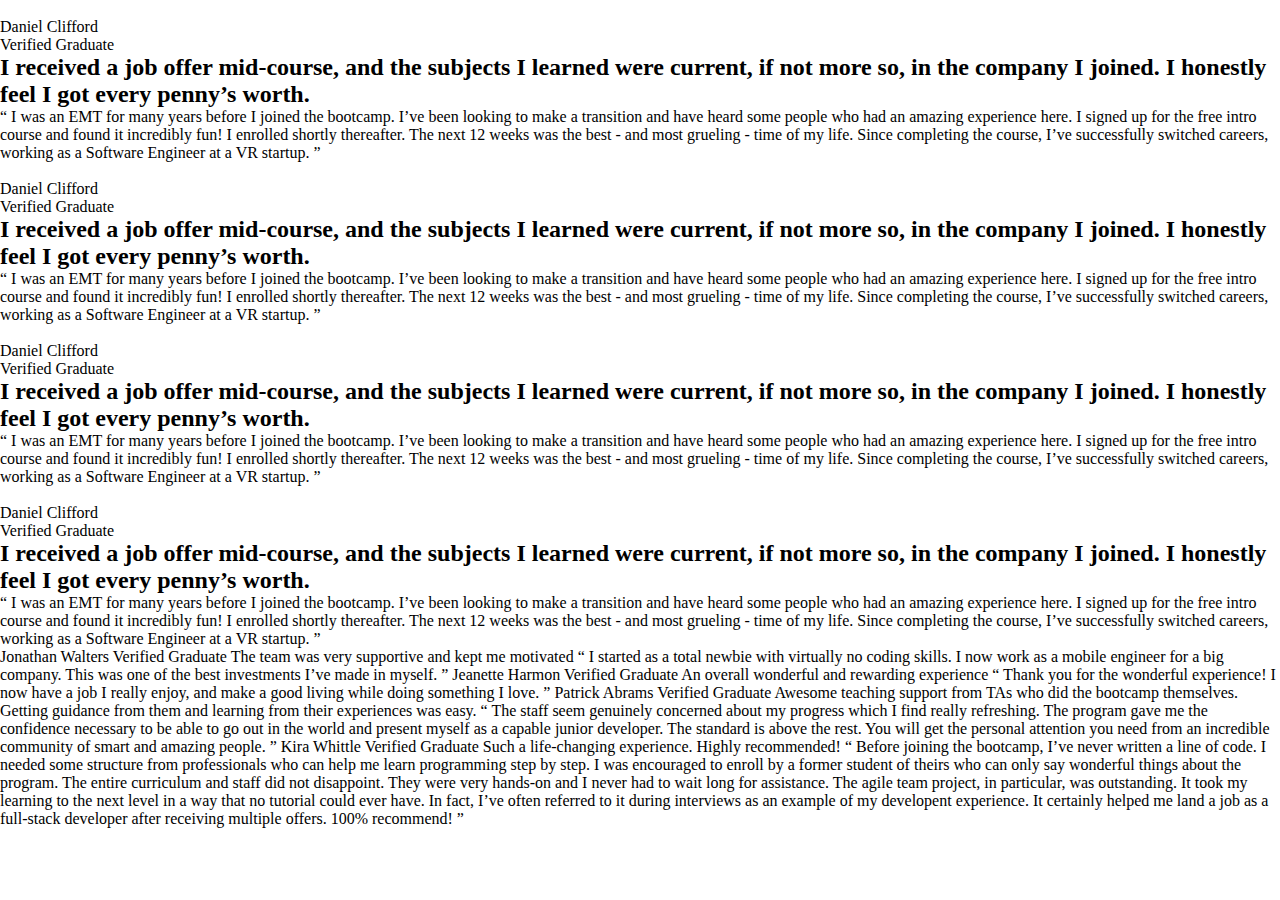
==== index.html @ 6f8776b2 "add basic html structure" ====
<!DOCTYPE html>
<html lang="en">
<head>
  <meta charset="UTF-8">
  <meta name="viewport" content="width=device-width, initial-scale=1.0"> <!-- displays site properly based on user's device -->

  <link rel="icon" type="image/png" sizes="32x32" href="./images/favicon-32x32.png">
  <link rel="stylesheet" href="./css/style.css">
  <title>Frontend Mentor | [Challenge Name Here]</title>

  <!-- Feel free to remove these styles or customise in your own stylesheet 👍 -->

</head>
<body>
  <main>
    <section>
      <div>
        <arcticle>
          <header>
            <img src="" alt="">
            <div>
              <p>Daniel Clifford</p>
              <p>Verified Graduate</p>
            </div>
          </header>
          <h2>
            I received a job offer mid-course, and the subjects I learned were current, if not more so, 
            in the company I joined. I honestly feel I got every penny’s worth.
          </h2>
          <blockquote>
            “ I was an EMT for many years before I joined the bootcamp. I’ve been looking to make a 
            transition and have heard some people who had an amazing experience here. I signed up 
            for the free intro course and found it incredibly fun! I enrolled shortly thereafter. 
            The next 12 weeks was the best - and most grueling - time of my life. Since completing 
            the course, I’ve successfully switched careers, working as a Software Engineer at a VR startup. ”
          </blockquote>
          </arcticle>

        <arcticle>
          <header>
            <img src="" alt="">
            <div>
              <p>Daniel Clifford</p>
              <p>Verified Graduate</p>
            </div>
          </header>
          <h2>
            I received a job offer mid-course, and the subjects I learned were current, if not more so, 
            in the company I joined. I honestly feel I got every penny’s worth.
          </h2>
          <blockquote>
            “ I was an EMT for many years before I joined the bootcamp. I’ve been looking to make a 
            transition and have heard some people who had an amazing experience here. I signed up 
            for the free intro course and found it incredibly fun! I enrolled shortly thereafter. 
            The next 12 weeks was the best - and most grueling - time of my life. Since completing 
            the course, I’ve successfully switched careers, working as a Software Engineer at a VR startup. ”
          </blockquote>
        </arcticle>
      </div>
      <div>
        <arcticle>
          <header>
            <img src="" alt="">
            <div>
              <p>Daniel Clifford</p>
              <p>Verified Graduate</p>
            </div>
          </header>
          <h2>
            I received a job offer mid-course, and the subjects I learned were current, if not more so, 
            in the company I joined. I honestly feel I got every penny’s worth.
          </h2>
          <blockquote>
            “ I was an EMT for many years before I joined the bootcamp. I’ve been looking to make a 
            transition and have heard some people who had an amazing experience here. I signed up 
            for the free intro course and found it incredibly fun! I enrolled shortly thereafter. 
            The next 12 weeks was the best - and most grueling - time of my life. Since completing 
            the course, I’ve successfully switched careers, working as a Software Engineer at a VR startup. ”
          </blockquote>
        </arcticle>

        <arcticle>
          <header>
            <img src="" alt="">
            <div>
              <p>Daniel Clifford</p>
              <p>Verified Graduate</p>
            </div>
          </header>
          <h2>
            I received a job offer mid-course, and the subjects I learned were current, if not more so, 
            in the company I joined. I honestly feel I got every penny’s worth.
          </h2>
          <blockquote>
            “ I was an EMT for many years before I joined the bootcamp. I’ve been looking to make a 
            transition and have heard some people who had an amazing experience here. I signed up 
            for the free intro course and found it incredibly fun! I enrolled shortly thereafter. 
            The next 12 weeks was the best - and most grueling - time of my life. Since completing 
            the course, I’ve successfully switched careers, working as a Software Engineer at a VR startup. ”
          </blockquote>
        </arcticle>
      </div>
    </section>
  </main>
    
  

  



  Jonathan Walters
  Verified Graduate

  The team was very supportive and kept me motivated

  “ I started as a total newbie with virtually no coding skills. I now work as a mobile engineer 
  for a big company. This was one of the best investments I’ve made in myself. ”

  Jeanette Harmon
  Verified Graduate

  An overall wonderful and rewarding experience

  “ Thank you for the wonderful experience! I now have a job I really enjoy, and make a good living 
  while doing something I love. ”

  Patrick Abrams
  Verified Graduate

  Awesome teaching support from TAs who did the bootcamp themselves. Getting guidance from them and 
  learning from their experiences was easy.

  “ The staff seem genuinely concerned about my progress which I find really refreshing. The program 
  gave me the confidence necessary to be able to go out in the world and present myself as a capable 
  junior developer. The standard is above the rest. You will get the personal attention you need from 
  an incredible community of smart and amazing people. ”

  Kira Whittle
  Verified Graduate

  Such a life-changing experience. Highly recommended!

  “ Before joining the bootcamp, I’ve never written a line of code. I needed some structure from 
  professionals who can help me learn programming step by step. I was encouraged to enroll by a former 
  student of theirs who can only say wonderful things about the program. The entire curriculum and staff 
  did not disappoint. They were very hands-on and I never had to wait long for assistance. The agile team 
  project, in particular, was outstanding. It took my learning to the next level in a way that no tutorial 
  could ever have. In fact, I’ve often referred to it during interviews as an example of my developent 
  experience. It certainly helped me land a job as a full-stack developer after receiving multiple offers. 
  100% recommend! ”
  
  
</body>
</html>
---- css/style.css ----
*{
    padding: 0;
    box-sizing: 0;
    margin: 0;
}
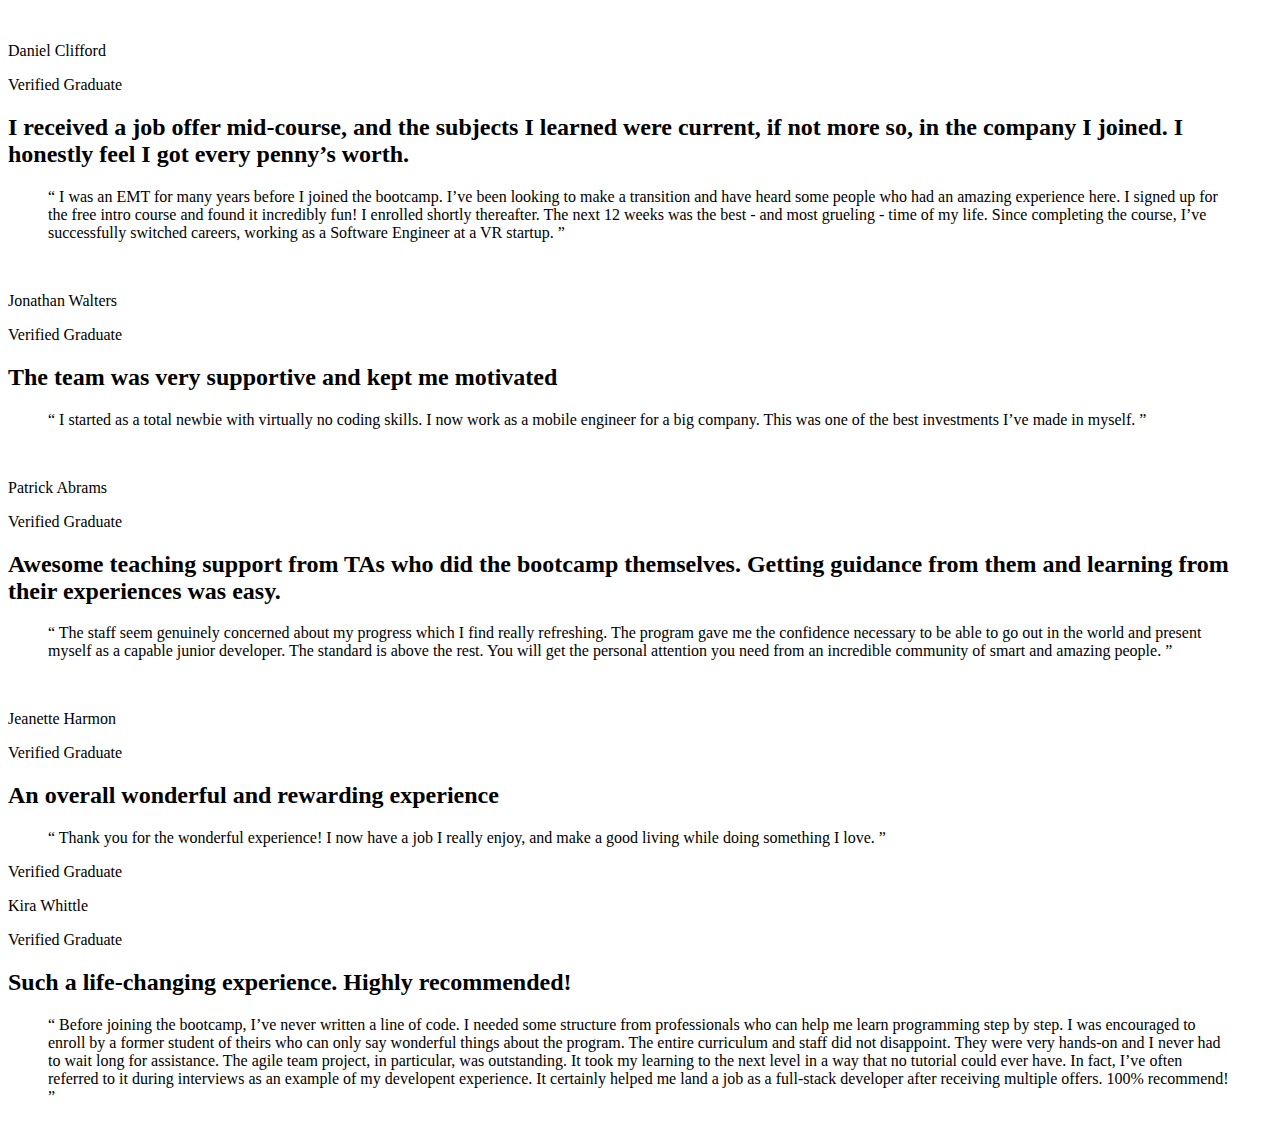
==== commit 3555caf3: "display grid, colors, positions" ====
--- a/index.html
+++ b/index.html
@@ -5,12 +5,13 @@
   <meta name="viewport" content="width=device-width, initial-scale=1.0"> <!-- displays site properly based on user's device -->
 
   <link rel="icon" type="image/png" sizes="32x32" href="./images/favicon-32x32.png">
-  <link rel="stylesheet" href="./css/style.css">
+
   <title>Frontend Mentor | [Challenge Name Here]</title>
 
   <!-- Feel free to remove these styles or customise in your own stylesheet 👍 -->
 
 </head>
+
 <body>
   <main>
     <section>
@@ -24,57 +25,14 @@
             </div>
           </header>
           <h2>
-            I received a job offer mid-course, and the subjects I learned were current, if not more so, 
+            I received a job offer mid-course, and the subjects I learned were current, if not more so,
             in the company I joined. I honestly feel I got every penny’s worth.
           </h2>
           <blockquote>
-            “ I was an EMT for many years before I joined the bootcamp. I’ve been looking to make a 
-            transition and have heard some people who had an amazing experience here. I signed up 
-            for the free intro course and found it incredibly fun! I enrolled shortly thereafter. 
-            The next 12 weeks was the best - and most grueling - time of my life. Since completing 
-            the course, I’ve successfully switched careers, working as a Software Engineer at a VR startup. ”
-          </blockquote>
-          </arcticle>
-
-        <arcticle>
-          <header>
-            <img src="" alt="">
-            <div>
-              <p>Daniel Clifford</p>
-              <p>Verified Graduate</p>
-            </div>
-          </header>
-          <h2>
-            I received a job offer mid-course, and the subjects I learned were current, if not more so, 
-            in the company I joined. I honestly feel I got every penny’s worth.
-          </h2>
-          <blockquote>
-            “ I was an EMT for many years before I joined the bootcamp. I’ve been looking to make a 
-            transition and have heard some people who had an amazing experience here. I signed up 
-            for the free intro course and found it incredibly fun! I enrolled shortly thereafter. 
-            The next 12 weeks was the best - and most grueling - time of my life. Since completing 
-            the course, I’ve successfully switched careers, working as a Software Engineer at a VR startup. ”
-          </blockquote>
-        </arcticle>
-      </div>
-      <div>
-        <arcticle>
-          <header>
-            <img src="" alt="">
-            <div>
-              <p>Daniel Clifford</p>
-              <p>Verified Graduate</p>
-            </div>
-          </header>
-          <h2>
-            I received a job offer mid-course, and the subjects I learned were current, if not more so, 
-            in the company I joined. I honestly feel I got every penny’s worth.
-          </h2>
-          <blockquote>
-            “ I was an EMT for many years before I joined the bootcamp. I’ve been looking to make a 
-            transition and have heard some people who had an amazing experience here. I signed up 
-            for the free intro course and found it incredibly fun! I enrolled shortly thereafter. 
-            The next 12 weeks was the best - and most grueling - time of my life. Since completing 
+            “ I was an EMT for many years before I joined the bootcamp. I’ve been looking to make a
+            transition and have heard some people who had an amazing experience here. I signed up
+            for the free intro course and found it incredibly fun! I enrolled shortly thereafter.
+            The next 12 weeks was the best - and most grueling - time of my life. Since completing
             the course, I’ve successfully switched careers, working as a Software Engineer at a VR startup. ”
           </blockquote>
         </arcticle>
@@ -83,73 +41,91 @@
           <header>
             <img src="" alt="">
             <div>
-              <p>Daniel Clifford</p>
+              <p>Jonathan Walters</p>
               <p>Verified Graduate</p>
             </div>
           </header>
           <h2>
-            I received a job offer mid-course, and the subjects I learned were current, if not more so, 
-            in the company I joined. I honestly feel I got every penny’s worth.
+            The team was very supportive and kept me motivated
           </h2>
           <blockquote>
-            “ I was an EMT for many years before I joined the bootcamp. I’ve been looking to make a 
-            transition and have heard some people who had an amazing experience here. I signed up 
-            for the free intro course and found it incredibly fun! I enrolled shortly thereafter. 
-            The next 12 weeks was the best - and most grueling - time of my life. Since completing 
-            the course, I’ve successfully switched careers, working as a Software Engineer at a VR startup. ”
+            “ I started as a total newbie with virtually no coding skills. I now work as a mobile engineer
+            for a big company. This was one of the best investments I’ve made in myself. ”
+          </blockquote>
+
+        </arcticle>
+      </div>
+
+      <div>
+        <arcticle>
+          <header>
+            <img src="" alt="">
+            <div>
+              <p>Patrick Abrams</p>
+              <p>Verified Graduate</p>
+            </div>
+          </header>
+          <h2>
+            Awesome teaching support from TAs who did the bootcamp themselves. Getting guidance from them and
+            learning from their experiences was easy.
+          </h2>
+          <blockquote>
+            “ The staff seem genuinely concerned about my progress which I find really refreshing. The program
+            gave me the confidence necessary to be able to go out in the world and present myself as a capable
+            junior developer. The standard is above the rest. You will get the personal attention you need from
+            an incredible community of smart and amazing people. ”
+
+          </blockquote>
+        </arcticle>
+
+        <arcticle>
+          <header>
+            <img src="" alt="">
+            <div>
+              <p>Jeanette Harmon</p>
+              <p>Verified Graduate</p>
+            </div>
+          </header>
+          <h2>
+            An overall wonderful and rewarding experience
+          </h2>
+          <blockquote>
+            “ Thank you for the wonderful experience! I now have a job I really enjoy, and make a good living
+            while doing something I love. ”
           </blockquote>
         </arcticle>
       </div>
-    </section>
-  </main>
-    
-  
+      <arcticle>
+        <header>
 
-  
+          Verified Graduate
 
 
 
-  Jonathan Walters
-  Verified Graduate
 
-  The team was very supportive and kept me motivated
+          <img src="" alt="">
+          <div>
+            <p>Kira Whittle</p>
+            <p>Verified Graduate</p>
+          </div>
+        </header>
+        <h2>
+          Such a life-changing experience. Highly recommended!
+        </h2>
+        <blockquote>
+          “ Before joining the bootcamp, I’ve never written a line of code. I needed some structure from
+          professionals who can help me learn programming step by step. I was encouraged to enroll by a former
+          student of theirs who can only say wonderful things about the program. The entire curriculum and staff
+          did not disappoint. They were very hands-on and I never had to wait long for assistance. The agile team
+          project, in particular, was outstanding. It took my learning to the next level in a way that no tutorial
+          could ever have. In fact, I’ve often referred to it during interviews as an example of my developent
+          experience. It certainly helped me land a job as a full-stack developer after receiving multiple offers.
+          100% recommend! ”
+        </blockquote>
+      </arcticle>
+    </section>
 
-  “ I started as a total newbie with virtually no coding skills. I now work as a mobile engineer 
-  for a big company. This was one of the best investments I’ve made in myself. ”
-
-  Jeanette Harmon
-  Verified Graduate
-
-  An overall wonderful and rewarding experience
-
-  “ Thank you for the wonderful experience! I now have a job I really enjoy, and make a good living 
-  while doing something I love. ”
-
-  Patrick Abrams
-  Verified Graduate
-
-  Awesome teaching support from TAs who did the bootcamp themselves. Getting guidance from them and 
-  learning from their experiences was easy.
-
-  “ The staff seem genuinely concerned about my progress which I find really refreshing. The program 
-  gave me the confidence necessary to be able to go out in the world and present myself as a capable 
-  junior developer. The standard is above the rest. You will get the personal attention you need from 
-  an incredible community of smart and amazing people. ”
-
-  Kira Whittle
-  Verified Graduate
-
-  Such a life-changing experience. Highly recommended!
-
-  “ Before joining the bootcamp, I’ve never written a line of code. I needed some structure from 
-  professionals who can help me learn programming step by step. I was encouraged to enroll by a former 
-  student of theirs who can only say wonderful things about the program. The entire curriculum and staff 
-  did not disappoint. They were very hands-on and I never had to wait long for assistance. The agile team 
-  project, in particular, was outstanding. It took my learning to the next level in a way that no tutorial 
-  could ever have. In fact, I’ve often referred to it during interviews as an example of my developent 
-  experience. It certainly helped me land a job as a full-stack developer after receiving multiple offers. 
-  100% recommend! ”
-  
-  
+  </main>
+     
 </body>
 </html>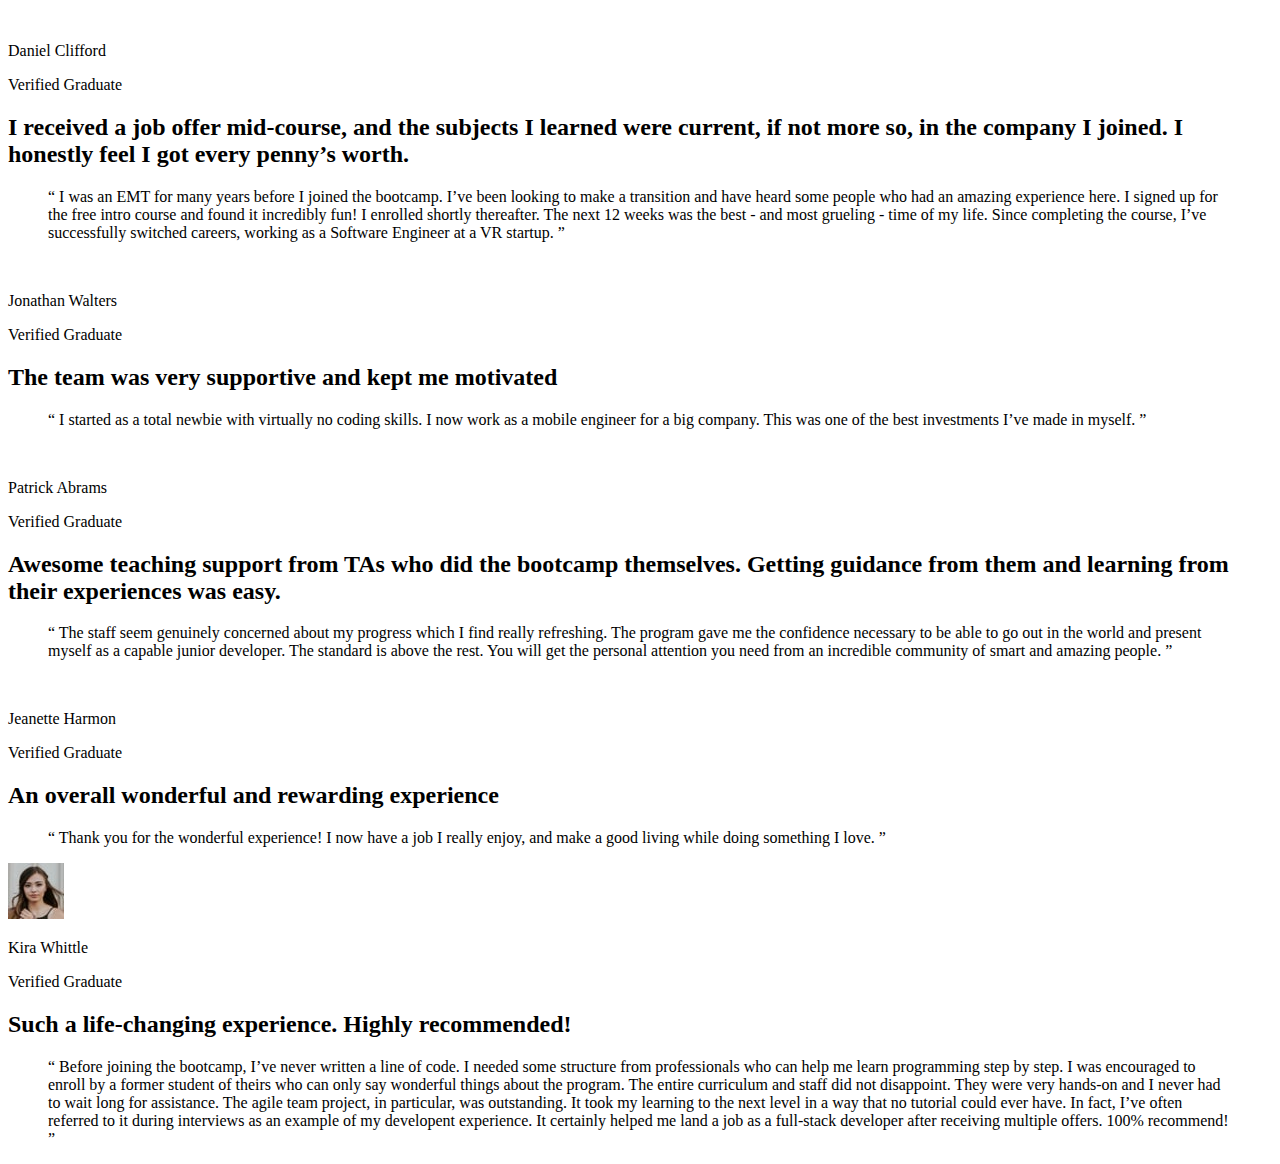
==== commit 73c19762: "Media query desktop" ====
--- a/index.html
+++ b/index.html
@@ -11,7 +11,6 @@
   <!-- Feel free to remove these styles or customise in your own stylesheet 👍 -->
 
 </head>
-
 <body>
   <main>
     <section>
@@ -97,13 +96,7 @@
       </div>
       <arcticle>
         <header>
-
-          Verified Graduate
-
-
-
-
-          <img src="" alt="">
+          <img src="./images/image-kira.jpg" alt="">
           <div>
             <p>Kira Whittle</p>
             <p>Verified Graduate</p>
@@ -126,6 +119,7 @@
     </section>
 
   </main>
-     
+
 </body>
+
 </html>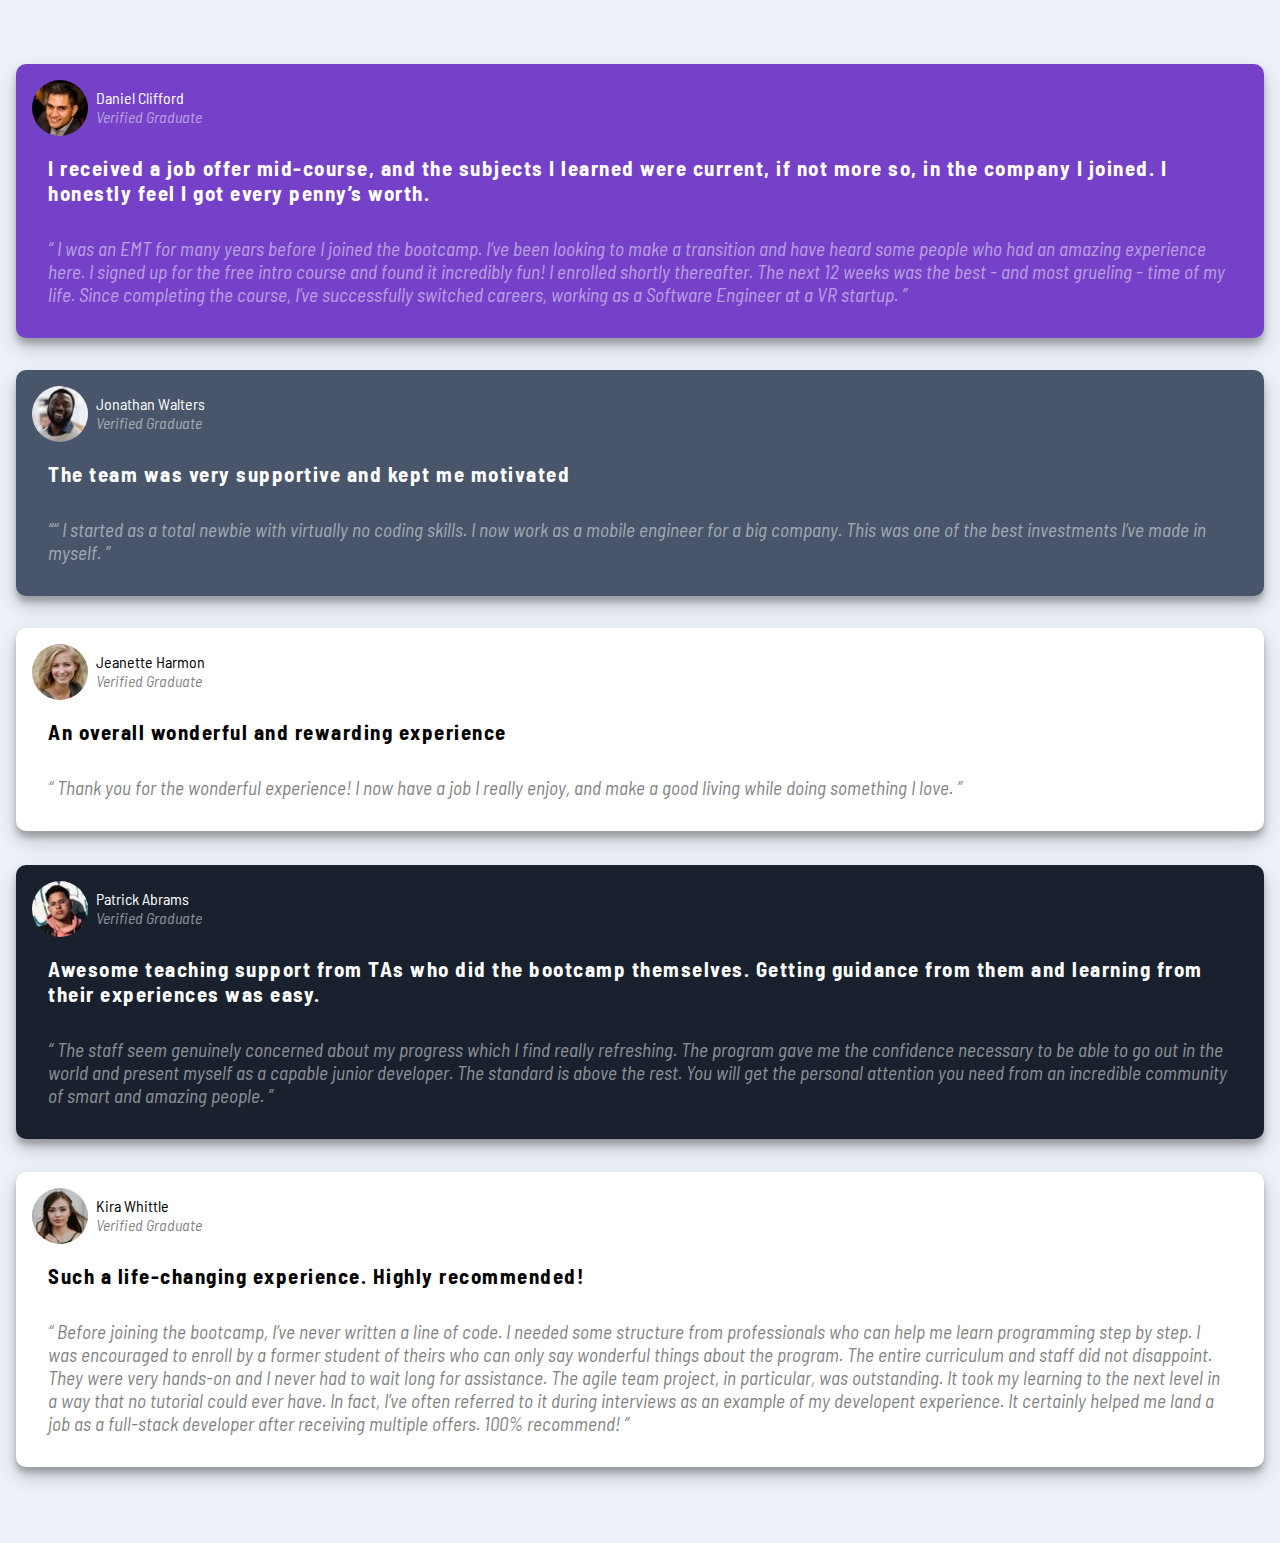
==== commit a84a6836: "change index file name" ====
--- a/index.html
+++ b/index.html
@@ -1,125 +1,143 @@
 <!DOCTYPE html>
 <html lang="en">
+
 <head>
-  <meta charset="UTF-8">
-  <meta name="viewport" content="width=device-width, initial-scale=1.0"> <!-- displays site properly based on user's device -->
+    <meta charset="UTF-8">
+    <meta http-equiv="X-UA-Compatible" content="IE=edge">
+    <meta name="viewport" content="width=device-width, initial-scale=1.0">
+    <link rel="stylesheet" href="./css/style.css">
+    <link rel="preconnect" href="https://fonts.googleapis.com">
+    <link rel="preconnect" href="https://fonts.gstatic.com" crossorigin>
+    <link href="https://fonts.googleapis.com/css2?family=Barlow+Semi+Condensed:ital,wght@0,500;0,600;1,400&display=swap"
+        rel="stylesheet">
+    <title>Document</title>
+</head>
 
-  <link rel="icon" type="image/png" sizes="32x32" href="./images/favicon-32x32.png">
 
-  <title>Frontend Mentor | [Challenge Name Here]</title>
+<body>
+    <main>
+        <div class="center-popo">
+            <section class="container">
+                <section class="container-info--dan">
+                    <arcticle>
+                        <header>
+                            <img src="./images/image-daniel.jpg" alt="">
+                            <div class="div-header--dan">
+                                <p class="header-text--name">Daniel Clifford</p>
+                                <p class="header-text--graduate">Verified Graduate</p>
+                            </div>
+                        </header>
+                        <h2>
+                            I received a job offer mid-course, and the subjects I learned were current, if not more so,
+                            in the company I joined. I honestly feel I got every penny’s worth.
+                        </h2>
+                        <blockquote>
+                            “ I was an EMT for many years before I joined the bootcamp. I’ve been looking to make a
+                            transition and have heard some people who had an amazing experience here. I signed up
+                            for the free intro course and found it incredibly fun! I enrolled shortly thereafter.
+                            The next 12 weeks was the best - and most grueling - time of my life. Since completing
+                            the course, I’ve successfully switched careers, working as a Software Engineer at a VR startup.
+                            ”
+                        </blockquote>
+                    </arcticle>
+                </section>
 
-  <!-- Feel free to remove these styles or customise in your own stylesheet 👍 -->
+                <section class="container-info--jona">
+                    <arcticle>
+                        <header>
+                            <img src="./images/image-jonathan.jpg" alt="">
+                            <div class="div-header--jona">
+                                <p>Jonathan Walters</p>
+                                <p class="header-text--graduate">Verified Graduate</p>
+                            </div>
+                        </header>
+                        <h2>
+                            The team was very supportive and kept me motivated
+                        </h2>
+                        <blockquote>
+                            ““ I started as a total newbie with virtually no coding skills. I now work as a mobile engineer
+                            for a big company. This was one of the best investments I’ve made in myself. ”
+                        </blockquote>
+                    </arcticle>
+                </section>
+                <section class="container-info--jane">
+                    <arcticle>
+                        <header>
+                            <img src="./images/image-jeanette.jpg" alt="">
+                            <div class="div-header--jane">
+                                <p>Jeanette Harmon</p>
+                                <p class="header-text--graduate">Verified Graduate</p>
+                            </div>
+                        </header>
+                        <h2>
+                            An overall wonderful and rewarding experience
+                        </h2>
+                        <blockquote>
+                            “ Thank you for the wonderful experience! I now have a job I really enjoy, and make a good
+                            living
+                            while doing something I love. ”
+                        </blockquote>
+                    </arcticle>
+                </section>
+                <section class="container-info--pat">
+                    <arcticle>
+                        <header>
+                            <img src="./images/image-patrick.jpg" alt="">
+                            <div class="div-header--pat">
+                                <p>Patrick Abrams</p>
+                                <p class="header-text--graduate">Verified Graduate</p>
+                            </div>
+                        </header>
+                        <h2>
+                            Awesome teaching support from TAs who did the bootcamp themselves. Getting guidance from them
+                            and
+                            learning from their experiences was easy.
+                        </h2>
+                        <blockquote>
+                            “ The staff seem genuinely concerned about my progress which I find really refreshing. The
+                            program
+                            gave me the confidence necessary to be able to go out in the world and present myself as a
+                            capable
+                            junior developer. The standard is above the rest. You will get the personal attention you need
+                            from
+                            an incredible community of smart and amazing people. ”
+                        </blockquote>
+                    </arcticle>
+                </section>
+                <section class="container-info--kira">
+                    <arcticle>
+                        <header>
+                            <img src="./images/image-kira.jpg" alt="">
+                            <div class="div-header--kira">
+                                <p>Kira Whittle</p>
+                                <p class="header-text--graduate">Verified Graduate</p>
+                            </div>
+                        </header>
+                        <h2>
+                            Such a life-changing experience. Highly recommended!
+                        </h2>
+                        <blockquote>
+                            “ Before joining the bootcamp, I’ve never written a line of code. I needed some structure from
+                            professionals who can help me learn programming step by step. I was encouraged to enroll by a
+                            former
+                            student of theirs who can only say wonderful things about the program. The entire curriculum and
+                            staff
+                            did not disappoint. They were very hands-on and I never had to wait long for assistance. The
+                            agile team
+                            project, in particular, was outstanding. It took my learning to the next level in a way that no
+                            tutorial
+                            could ever have. In fact, I’ve often referred to it during interviews as an example of my
+                            developent
+                            experience. It certainly helped me land a job as a full-stack developer after receiving multiple
+                            offers.
+                            100% recommend! ”
+                        </blockquote>
+                    </arcticle>
+                </section>
+            </section>
+        </div>
 
-</head>
-<body>
-  <main>
-    <section>
-      <div>
-        <arcticle>
-          <header>
-            <img src="" alt="">
-            <div>
-              <p>Daniel Clifford</p>
-              <p>Verified Graduate</p>
-            </div>
-          </header>
-          <h2>
-            I received a job offer mid-course, and the subjects I learned were current, if not more so,
-            in the company I joined. I honestly feel I got every penny’s worth.
-          </h2>
-          <blockquote>
-            “ I was an EMT for many years before I joined the bootcamp. I’ve been looking to make a
-            transition and have heard some people who had an amazing experience here. I signed up
-            for the free intro course and found it incredibly fun! I enrolled shortly thereafter.
-            The next 12 weeks was the best - and most grueling - time of my life. Since completing
-            the course, I’ve successfully switched careers, working as a Software Engineer at a VR startup. ”
-          </blockquote>
-        </arcticle>
-
-        <arcticle>
-          <header>
-            <img src="" alt="">
-            <div>
-              <p>Jonathan Walters</p>
-              <p>Verified Graduate</p>
-            </div>
-          </header>
-          <h2>
-            The team was very supportive and kept me motivated
-          </h2>
-          <blockquote>
-            “ I started as a total newbie with virtually no coding skills. I now work as a mobile engineer
-            for a big company. This was one of the best investments I’ve made in myself. ”
-          </blockquote>
-
-        </arcticle>
-      </div>
-
-      <div>
-        <arcticle>
-          <header>
-            <img src="" alt="">
-            <div>
-              <p>Patrick Abrams</p>
-              <p>Verified Graduate</p>
-            </div>
-          </header>
-          <h2>
-            Awesome teaching support from TAs who did the bootcamp themselves. Getting guidance from them and
-            learning from their experiences was easy.
-          </h2>
-          <blockquote>
-            “ The staff seem genuinely concerned about my progress which I find really refreshing. The program
-            gave me the confidence necessary to be able to go out in the world and present myself as a capable
-            junior developer. The standard is above the rest. You will get the personal attention you need from
-            an incredible community of smart and amazing people. ”
-
-          </blockquote>
-        </arcticle>
-
-        <arcticle>
-          <header>
-            <img src="" alt="">
-            <div>
-              <p>Jeanette Harmon</p>
-              <p>Verified Graduate</p>
-            </div>
-          </header>
-          <h2>
-            An overall wonderful and rewarding experience
-          </h2>
-          <blockquote>
-            “ Thank you for the wonderful experience! I now have a job I really enjoy, and make a good living
-            while doing something I love. ”
-          </blockquote>
-        </arcticle>
-      </div>
-      <arcticle>
-        <header>
-          <img src="./images/image-kira.jpg" alt="">
-          <div>
-            <p>Kira Whittle</p>
-            <p>Verified Graduate</p>
-          </div>
-        </header>
-        <h2>
-          Such a life-changing experience. Highly recommended!
-        </h2>
-        <blockquote>
-          “ Before joining the bootcamp, I’ve never written a line of code. I needed some structure from
-          professionals who can help me learn programming step by step. I was encouraged to enroll by a former
-          student of theirs who can only say wonderful things about the program. The entire curriculum and staff
-          did not disappoint. They were very hands-on and I never had to wait long for assistance. The agile team
-          project, in particular, was outstanding. It took my learning to the next level in a way that no tutorial
-          could ever have. In fact, I’ve often referred to it during interviews as an example of my developent
-          experience. It certainly helped me land a job as a full-stack developer after receiving multiple offers.
-          100% recommend! ”
-        </blockquote>
-      </arcticle>
-    </section>
-
-  </main>
-
+    </main>
+    
 </body>
-
 </html>--- a/css/style.css
+++ b/css/style.css
@@ -0,0 +1,216 @@
+*{
+    padding: 0;
+    box-sizing: 0;
+    margin: 0;
+    font-family: 'Barlow Semi Condensed', sans-serif;
+}
+
+:root {
+    /*colores*/
+    --Moderate-violet: hsl(263, 55%, 52%);
+    --Very-dark-grayish-blue: hsl(217, 19%, 35%);
+    --Very-dark-blackish-blue: hsl(219, 29%, 14%);
+    --White: hsl(0, 0%, 100%);
+    --Light-gray: hsl(0, 0%, 81%);
+    --Light-grayish-blue: hsl(210, 46%, 95%);
+
+}
+
+
+
+.container{
+    display: grid;
+    height: 100%;
+    grid-template-columns: 1fr;
+    grid-template-rows: 0.8fr 0.5fr 0.5fr 0.8fr 1fr ;
+    background-color: var(--Light-grayish-blue);
+    grid-template-areas: 
+        "dan"
+        "jona" 
+        "jane" 
+        "pat"  
+        "kira";
+    grid-gap: 2rem;
+    
+}
+.container-info--dan{
+    position: relative;
+    background-color: var(--Moderate-violet);
+    grid-area: dan;
+    color: var(--White);
+    padding: 1rem;
+    margin: 4rem 1rem 0rem 1rem;
+    border-radius: 10px ;
+    box-shadow: rgba(0, 0, 0, 0.19) 0px 10px 20px, rgba(0, 0, 0, 0.23) 0px 6px 6px;
+    
+}
+.container-info--jona{
+    position: relative;
+    background-color: var(--Very-dark-grayish-blue);
+    grid-area: jona;
+    height: fit-content;
+    color: var(--White);
+    margin: 0rem 1rem 0rem 1rem;
+    padding: 1rem;  
+    border-radius: 10px;
+    box-shadow: rgba(0, 0, 0, 0.19) 0px 10px 20px, rgba(0, 0, 0, 0.23) 0px 6px 6px;
+}
+
+.container-info--jane{
+    position: relative;
+    background-color: white;
+    grid-area: jane;
+    margin: 0rem 1rem 0.1rem 1rem;
+    padding: 1rem;
+    border-radius: 10px ;
+    box-shadow: rgba(0, 0, 0, 0.19) 0px 10px 20px, rgba(0, 0, 0, 0.23) 0px 6px 6px;
+    
+}
+
+
+.container-info--pat{
+    position: relative;
+    background-color: var(--Very-dark-blackish-blue);
+    grid-area: pat;
+    color: var(--White);
+    margin: 0rem 1rem 0.1rem 1rem;
+    padding: 1rem;
+    border-radius: 10px ;
+    box-shadow: rgba(0, 0, 0, 0.19) 0px 10px 20px, rgba(0, 0, 0, 0.23) 0px 6px 6px;
+}
+
+
+.container-info--kira{
+    position: relative;
+    background-color: var(--White);
+    grid-area: kira;
+    margin: 0rem 1rem 4rem 1rem;
+    padding: 1rem;
+    border-radius: 10px ;
+    box-shadow: rgba(0, 0, 0, 0.19) 0px 10px 20px, rgba(0, 0, 0, 0.23) 0px 6px 6px;
+}
+
+img{
+    position: relative;
+    border-radius:150px;
+    
+}
+
+.div-header--dan{
+    position: absolute;
+    left: 5rem;
+    top: 1.5rem;
+}
+
+
+.div-header--jona{
+    position: absolute;
+    left: 5rem;
+    top: 1.5rem;
+}
+
+.div-header--jane{
+    position: absolute;
+    left: 5rem;
+    top: 1.5rem;
+}
+.div-header--pat{
+    position: absolute;
+    left: 5rem;
+    top: 1.5rem;
+}
+.div-header--kira{
+    position: absolute;
+    left: 5rem;
+    top: 1.5rem;
+}
+
+
+.header-text--graduate{
+    opacity: 50%;
+    font-style: italic;
+    font-size: 1rem;
+}
+
+blockquote{
+    padding: 1rem;
+    text-align: left;
+    opacity: 50%;
+    font-style: italic;
+    font-size: 1.2rem;
+}
+
+h2{
+    padding: 1rem;
+    font-size: 1.3rem;
+    letter-spacing: 1.5px;
+}
+
+
+
+@media (min-width:1300px)  {
+    main{
+        display: flex;
+        height: 100vh;
+        background-color: var(--Light-grayish-blue);
+        align-items: center;
+        justify-content: center;
+        padding-left: 3rem;
+        padding-right: 3rem;
+    }
+
+    .container{
+        height: fit-content;
+        grid-template-columns: 1fr 1fr 1fr 1fr; 
+        grid-template-rows: 1fr 1fr;
+        grid-template-areas: 
+            "dan dan jona kira"
+            "jane pat pat kira" 
+        ;
+        grid-gap: 0.1rem;
+        justify-content: center;
+        align-content: center;
+        
+    }
+
+    .container-info--dan{
+        margin: 0rem 1rem 1rem 1rem;
+    }
+
+
+    .container-info--jona{
+        margin: 0rem 1rem 1rem 1rem;
+    }
+    
+    .container-info--jane{
+        margin: 0rem 1rem 1rem 1rem;
+        
+    }
+       
+    .container-info--pat{
+        margin: 0rem 1rem 1rem 1rem;
+
+    }
+       
+    .container-info--kira{
+        margin: 0rem 1rem 1rem 1rem;
+    }
+}
+
+@media (max-width:320px) {
+    .container{
+        display: grid;
+        height: 100%;
+        grid-template-columns: 1fr;
+        grid-template-rows: 0.8fr 0.5fr 0.5fr 0.8fr 1fr ;
+        background-color: var(--Light-grayish-blue);
+        grid-template-areas: 
+            "dan"
+            "jona" 
+            "jane" 
+            "pat"  
+            "kira";
+        grid-gap: 2rem;
+        
+    }
+}
